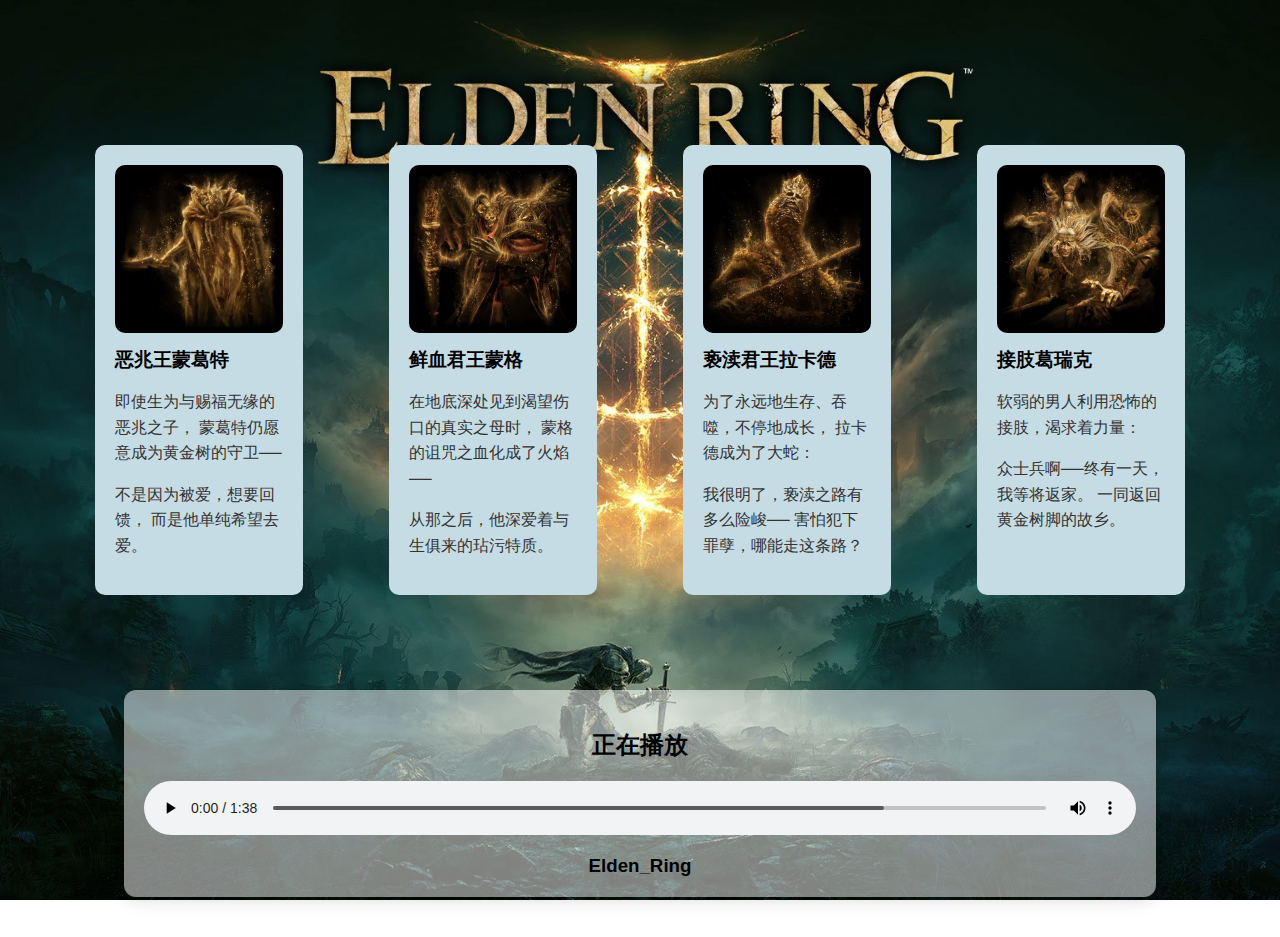
==== list2.html @ d9ae02bc "first commit" ====
<!DOCTYPE html>
<html lang="zh">

<head>
    <meta charset="UTF-8">
    <meta name="viewport" content="width=device-width, initial-scale=1.0">
    <title>歌单列表 - 再战强敌</title>
    <link rel="icon" type="image/png" href="images/title.jpg">
    <link rel="stylesheet" type="text/css" href="CSS/playlists.css">
</head>

<body>
    <main>
        <section class="playlist-section">

            <div class="playlist-card" id="恶兆王蒙葛特" src="images/Omen_King.mp3" title="Omen King">
                <img src="images/蒙葛特.avif">
                <h3>恶兆王蒙葛特</h3>
                <p>即使生为与赐福无缘的恶兆之子，
                    蒙葛特仍愿意成为黄金树的守卫──</p>
                <p>不是因为被爱，想要回馈，
                    而是他单纯希望去爱。</p>
            </div>
            <div class="playlist-card" id="鲜血君王蒙格" src="images/Mohg.mp3" title="Mohg,Lord of Blood">
                <img src="images/蒙格.avif">
                <h3>鲜血君王蒙格</h3>
                <p>在地底深处见到渴望伤口的真实之母时，
                    蒙格的诅咒之血化成了火焰──
                    </p>
                <p>从那之后，他深爱着与生俱来的玷污特质。</p>
            </div>
            <div class="playlist-card" id="亵渎君王拉卡德" src="images/Serpent.mp3" title="Rykard, Lord of Blasphemy">
                <img src="images/拉卡德.avif">
                <h3>亵渎君王拉卡德</h3>
                <p>为了永远地生存、吞噬，不停地成长，
                    拉卡德成为了大蛇：</p>
                <p>我很明了，亵渎之路有多么险峻──
                    害怕犯下罪孽，哪能走这条路？</p>
            </div>
            <div class="playlist-card" id="接肢葛瑞克" src="images/Godrick.mp3" titile="Godrick the Grafted">
                <img src="images/葛瑞克.avif">
                <h3>接肢葛瑞克</h3>
                <p>软弱的男人利用恐怖的接肢，渴求着力量：</p>
                <p>众士兵啊──终有一天，我等将返家。
                    一同返回黄金树脚的故乡。</p>
            </div>
        </section>
        <section id="player">
            <h2>正在播放</h2>
            <audio controls id="music">
                <source src="images/Elden_Ring.mp3" type="audio/mpeg">
            </audio>
            <div>
                <h3 id="songtitle">Elden_Ring</h3>
            </div>
            <!-- <button id="switch">切换歌曲</button> -->
        </section>
    </main>

    <script src="JS/playlists.js"></script>
</body>

</html>
---- CSS/playlists.css ----
body {
  font-family: 'Arial', sans-serif;
  margin: 0;
  padding: 0;
  background-image: url(../images/Elden_Ring.jpg);
  background-size: cover;
  background-attachment: fixed;
  background-repeat: no-repeat;
  background-position: center;
  overflow-x: hidden;
  margin-top: 50px;
}


main {
  padding: 20px;
  text-align: center;
}

.page-title {
  text-align: center;
  font-family: 'Arial', sans-serif;
  color: #fff;
}

section {
  display: flex;
  justify-content: space-around;
  flex-wrap: wrap;
}

.playlist-section {
  display: flex;
  flex-wrap: wrap;
  justify-content: space-between;
  max-width: 1600px;
  margin: auto;
  padding: 60px;
}

.playlist-card {
  width: calc(20% - 20px);
  margin-bottom: 70px;
}

.playlist-section div {
  background-color: rgb(198, 220, 228);
  padding: 20px;
  margin: 15px;
  border-radius: 10px;
  width: 15%;
  text-align: left;
  position: relative;
  overflow: hidden;
  transition: transform 0.3s ease-in-out;
}

.playlist-section div:hover {
  transform: scale(1.05);
}

img {
  width: 100%;
  border-radius: 10px;
  margin-bottom: 10px;
  transition: opacity 0.3s ease-in-out;
}

div:hover img {
  opacity: 0.8;
}

h1 {
  color: #1e2649;
  font-size: 24px;
  margin-bottom: 10px;
}

.tag {
  display: inline-block;
  padding: 5px 10px;
  background-color: #b1f1f1;
  color: #3f0808;
  border-radius: 10px;
  margin-right: 5px;
  margin-bottom: 5px;
}

div p {
  color: #333;
}

p {
  color: #7fe9e9;
  font-size: 16px;
  line-height: 1.6;
}
#player {
  background-color: rgba(255, 255, 255, 0.5);
  border-radius: 12px;
  margin: 20px auto;
  padding: 20px;
  box-shadow: 0 0 20px rgba(0, 0, 0, 0.2);
  width: 80%;
  text-align: center;
}

audio {
  width: 100%;
  margin-bottom: 20px;
}
h3{
  margin:auto;
}
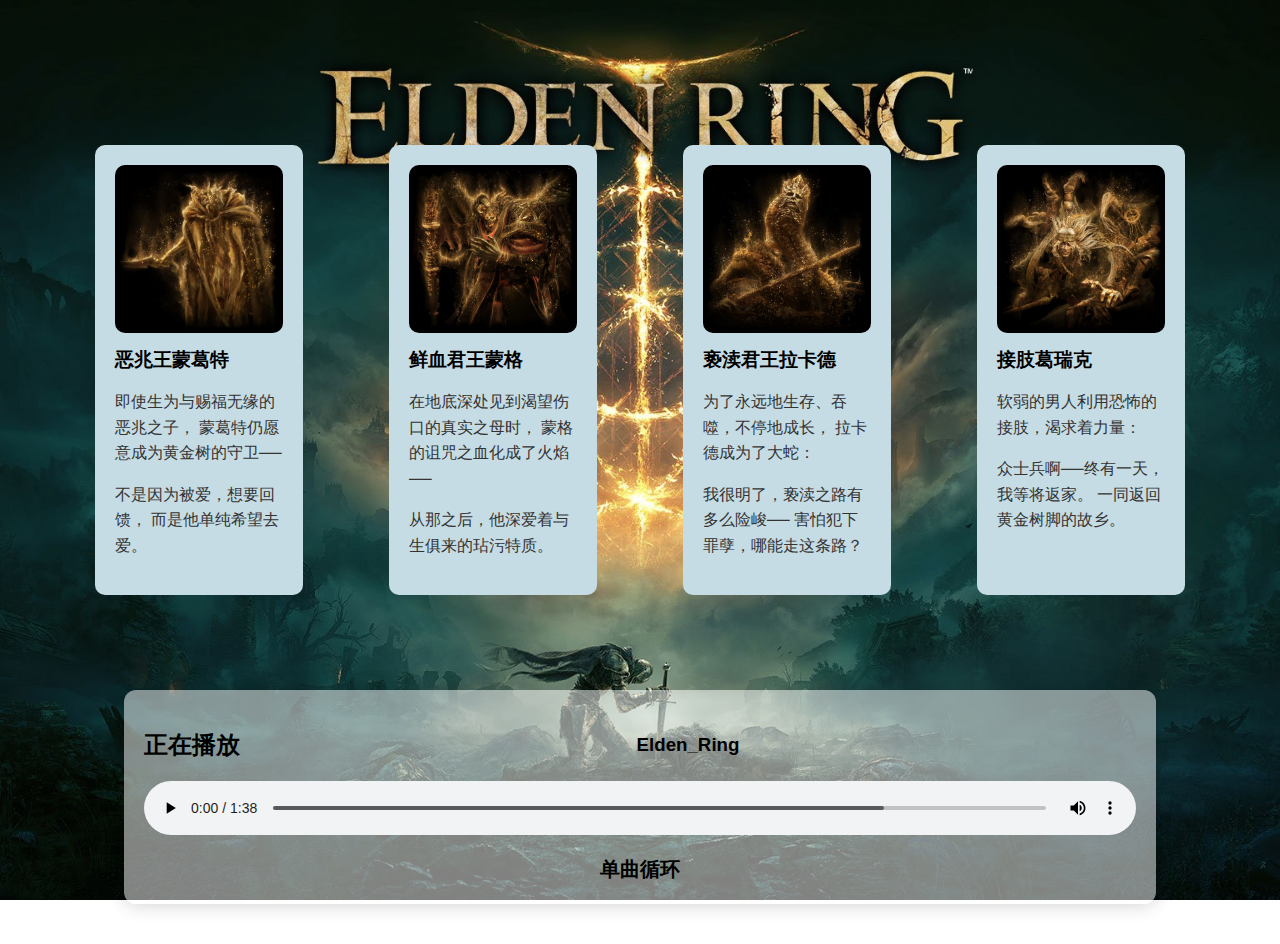
==== commit 5c920000: "modified:   CSS/playlists.css modified:   JS/playlists.js modified:   list" ====
--- a/list2.html
+++ b/list2.html
@@ -47,13 +47,11 @@
         </section>
         <section id="player">
             <h2>正在播放</h2>
+            <h3 id="songtitle">Elden_Ring</h3>
             <audio controls id="music">
                 <source src="images/Elden_Ring.mp3" type="audio/mpeg">
             </audio>
-            <div>
-                <h3 id="songtitle">Elden_Ring</h3>
-            </div>
-            <!-- <button id="switch">切换歌曲</button> -->
+            <button id="switch">单曲循环</button>
         </section>
     </main>
 
--- a/CSS/playlists.css
+++ b/CSS/playlists.css
@@ -113,3 +113,11 @@
   margin:auto;
 }
 
+#switch {
+  display: flex;
+  justify-content: center;
+  font-size: 20px;
+  font-weight: bold;
+  background-color:transparent;
+  border-style:none;
+}
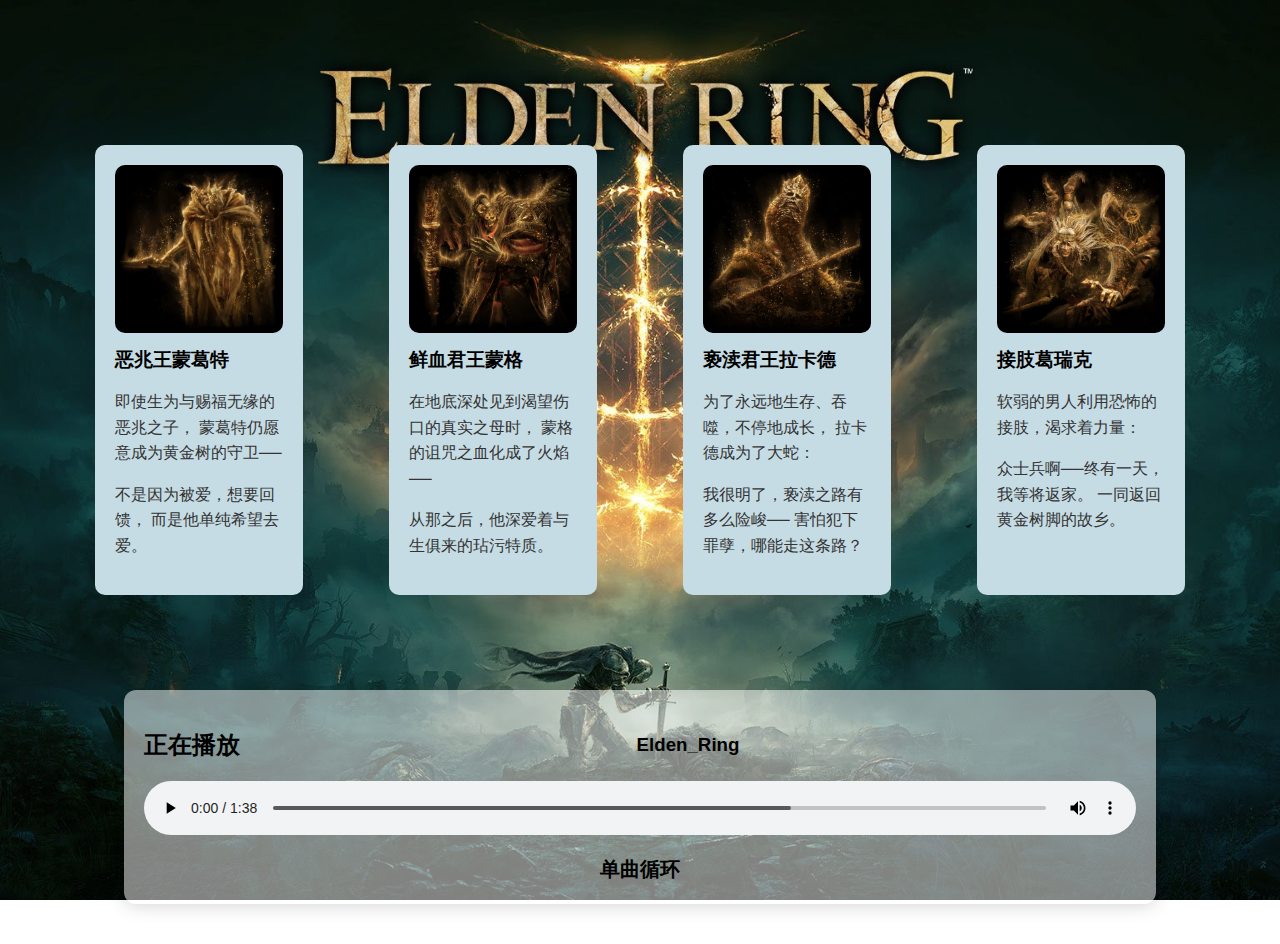
==== commit e48f5d07: "modified:   list2.html" ====
--- a/list2.html
+++ b/list2.html
@@ -37,7 +37,7 @@
                 <p>我很明了，亵渎之路有多么险峻──
                     害怕犯下罪孽，哪能走这条路？</p>
             </div>
-            <div class="playlist-card" id="接肢葛瑞克" src="images/Godrick.mp3" titile="Godrick the Grafted">
+            <div class="playlist-card" id="接肢葛瑞克" src="images/Godrick.mp3" title="Godrick the Grafted">
                 <img src="images/葛瑞克.avif">
                 <h3>接肢葛瑞克</h3>
                 <p>软弱的男人利用恐怖的接肢，渴求着力量：</p>
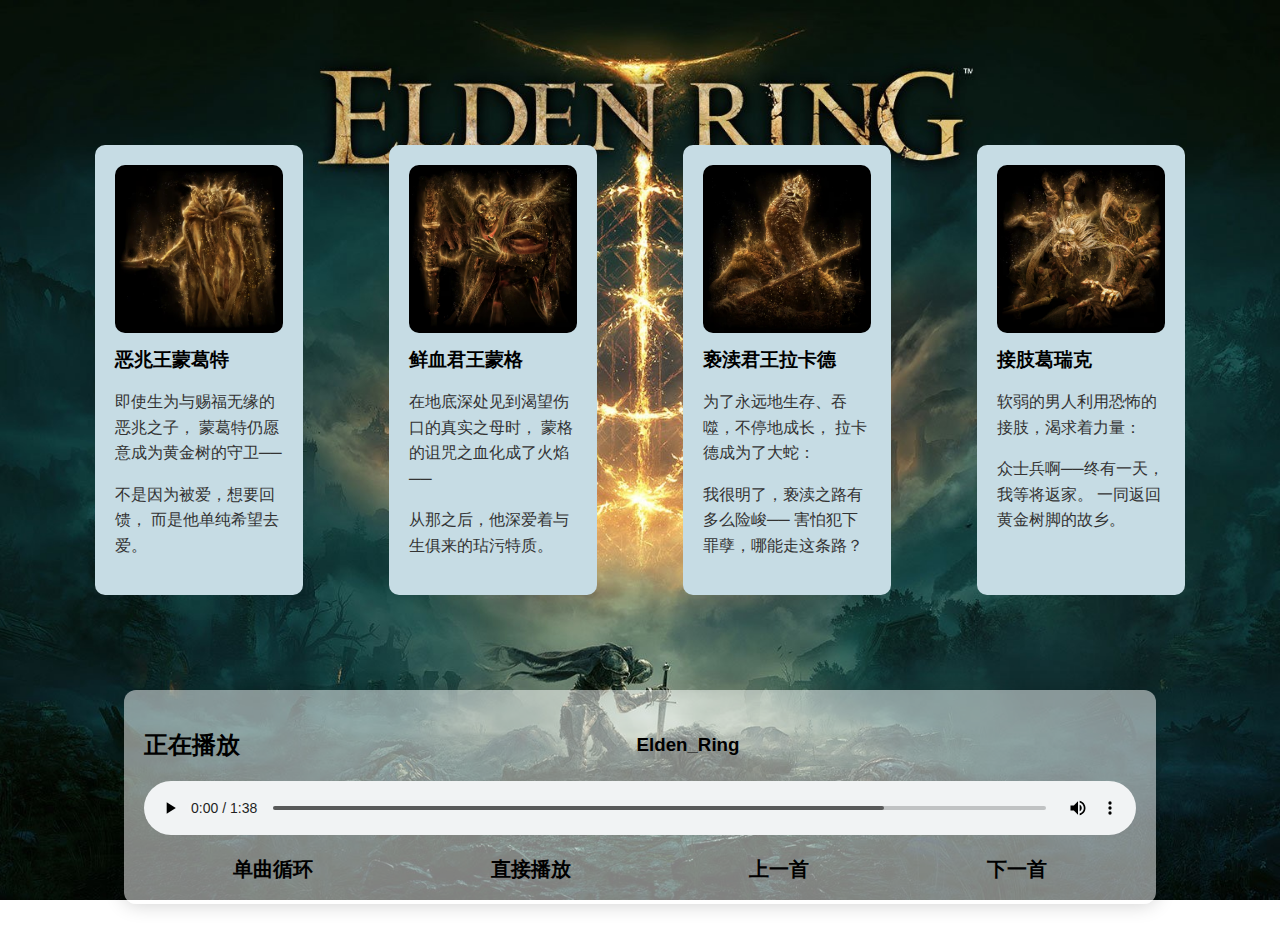
==== commit 138dba20: "modified:   CSS/playlists.css 	modified:   JS/playlists.js 	modified:   list1.html 	modified:   list" ====
--- a/list2.html
+++ b/list2.html
@@ -52,6 +52,9 @@
                 <source src="images/Elden_Ring.mp3" type="audio/mpeg">
             </audio>
             <button id="switch">单曲循环</button>
+            <button id="add">直接播放</button>
+            <button id="up">上一首</button>
+            <button id="down">下一首</button>
         </section>
     </main>
 
--- a/CSS/playlists.css
+++ b/CSS/playlists.css
@@ -113,7 +113,7 @@
   margin:auto;
 }
 
-#switch {
+button {
   display: flex;
   justify-content: center;
   font-size: 20px;
